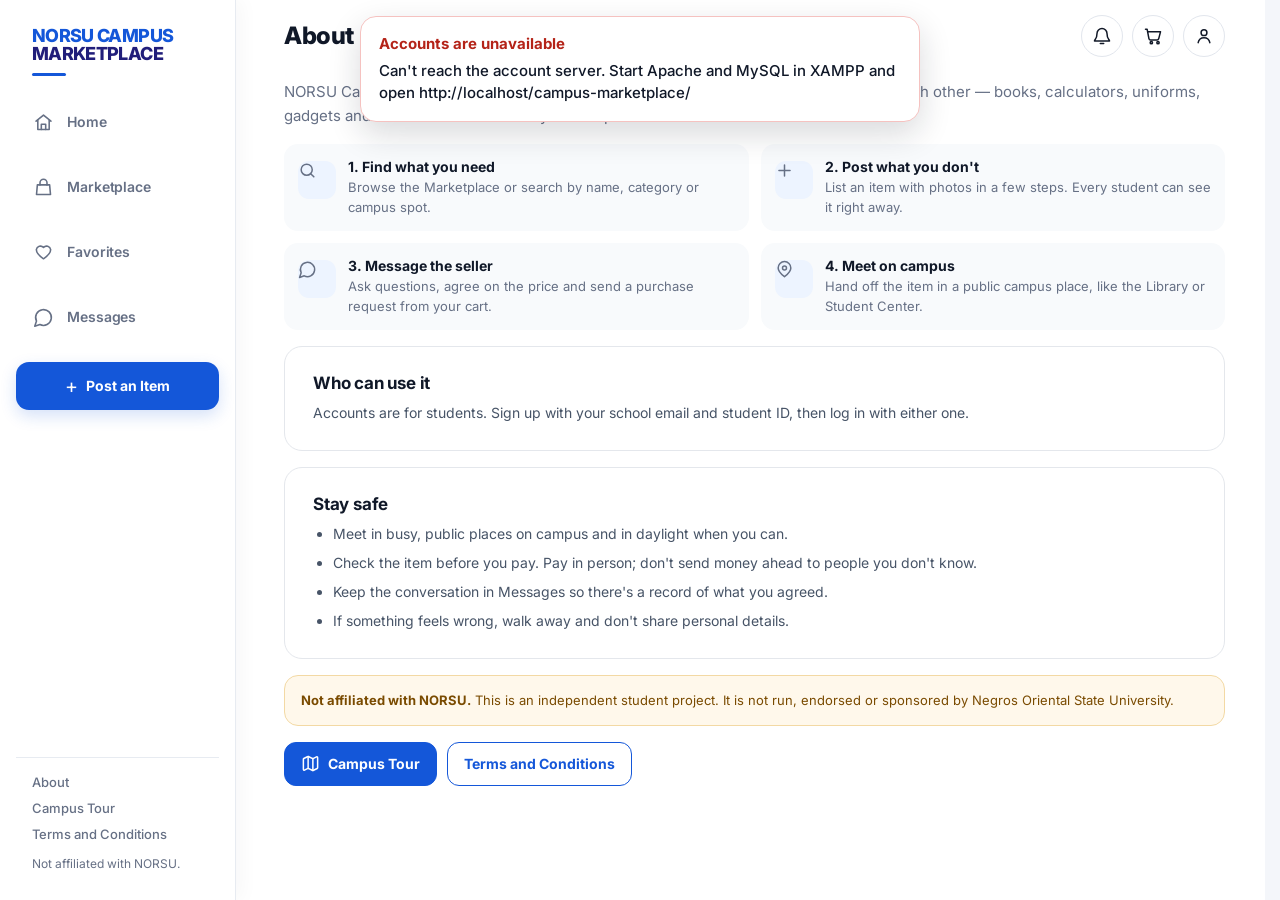
==== about/about.html @ ea3b5eb3 "ㅤ" ====
<!DOCTYPE html>
<html lang="en">
<head>
  <meta charset="UTF-8">
  <meta name="viewport" content="width=device-width, initial-scale=1.0, viewport-fit=cover">
  <meta name="theme-color" content="#1457d9">
  <meta name="description" content="About NORSU Campus Marketplace: buy, sell and meet safely on campus.">
  <title>About | NORSU Campus Marketplace</title>
  <link rel="preconnect" href="https://fonts.googleapis.com">
  <link rel="preconnect" href="https://fonts.gstatic.com" crossorigin>
  <link href="https://fonts.googleapis.com/css2?family=Inter:wght@400;500;600;700;800&display=swap" rel="stylesheet">
  <link rel="stylesheet" href="../css/info.css?v=4">
  <link rel="stylesheet" href="../css/nav.css?v=4">
  <link rel="stylesheet" href="../css/desktop.css?v=4">
  <link rel="stylesheet" href="../css/header.css?v=4">
  <script src="../js/auth.js?v=4"></script>
  <script src="../js/header.js?v=4"></script>
  <script src="../js/info.js?v=4" defer></script>
</head>
<body>
  <main class="app">
    <header class="page-header">
      <h1>About</h1>
      <div class="hdr-actions" data-header-actions>
          <button class="hdr-button" type="button" data-header="notifications" aria-label="Notifications" aria-haspopup="dialog" aria-expanded="false">
              <svg viewBox="0 0 24 24" aria-hidden="true"><path d="M18 9a6 6 0 0 0-12 0c0 7-3 7-3 9h18c0-2-3-2-3-9"></path><path d="M10 21h4"></path></svg>
              <span class="hdr-dot" hidden></span>
          </button>
          <button class="hdr-button" type="button" data-header="cart" aria-label="Cart">
              <svg viewBox="0 0 24 24" aria-hidden="true"><path d="M3 4h2l2.1 11.2a2 2 0 0 0 2 1.6h7.8a2 2 0 0 0 1.9-1.4L21 7H6"></path><circle cx="10" cy="20" r="1.4"></circle><circle cx="18" cy="20" r="1.4"></circle></svg>
              <span class="hdr-badge" hidden>0</span>
          </button>
          <button class="hdr-button" type="button" data-header="profile" aria-label="Profile" aria-haspopup="dialog" aria-expanded="false">
              <svg viewBox="0 0 24 24" aria-hidden="true"><circle cx="12" cy="8" r="3.5"></circle><path d="M5 20c.7-4 3.2-6 7-6s6.3 2 7 6"></path></svg>
          </button>
      </div>
    </header>

    <section class="content">
      <p class="info-lead">NORSU Campus Marketplace is where students buy, sell and trade school things with each other — books, calculators, uniforms, gadgets and more — and meet safely on campus.</p>

      <div class="info-steps">
        <div class="info-step">
          <span class="info-step-icon"><svg viewBox="0 0 24 24" aria-hidden="true"><circle cx="11" cy="11" r="7"></circle><path d="m20 20-4-4"></path></svg></span>
          <div><strong>1. Find what you need</strong><span>Browse the Marketplace or search by name, category or campus spot.</span></div>
        </div>
        <div class="info-step">
          <span class="info-step-icon"><svg viewBox="0 0 24 24" aria-hidden="true"><path d="M12 5v14"></path><path d="M5 12h14"></path></svg></span>
          <div><strong>2. Post what you don't</strong><span>List an item with photos in a few steps. Every student can see it right away.</span></div>
        </div>
        <div class="info-step">
          <span class="info-step-icon"><svg viewBox="0 0 24 24" aria-hidden="true"><path d="M7.9 20A9 9 0 1 0 4 16.1L2 22Z"></path></svg></span>
          <div><strong>3. Message the seller</strong><span>Ask questions, agree on the price and send a purchase request from your cart.</span></div>
        </div>
        <div class="info-step">
          <span class="info-step-icon"><svg viewBox="0 0 24 24" aria-hidden="true"><path d="M20 10c0 5-8 11-8 11S4 15 4 10a8 8 0 1 1 16 0Z"></path><circle cx="12" cy="10" r="2.5"></circle></svg></span>
          <div><strong>4. Meet on campus</strong><span>Hand off the item in a public campus place, like the Library or Student Center.</span></div>
        </div>
      </div>

      <div class="info-card">
        <h2>Who can use it</h2>
        <p>Accounts are for students. Sign up with your school email and student ID, then log in with either one.</p>
      </div>

      <div class="info-card">
        <h2>Stay safe</h2>
        <ul>
          <li>Meet in busy, public places on campus and in daylight when you can.</li>
          <li>Check the item before you pay. Pay in person; don't send money ahead to people you don't know.</li>
          <li>Keep the conversation in Messages so there's a record of what you agreed.</li>
          <li>If something feels wrong, walk away and don't share personal details.</li>
        </ul>
      </div>

      <p class="info-note"><strong>Not affiliated with NORSU.</strong> This is an independent student project. It is not run, endorsed or sponsored by Negros Oriental State University.</p>

      <div class="info-actions">
        <a class="info-button primary" href="../map/map.html"><svg viewBox="0 0 24 24" aria-hidden="true"><path d="M14.106 5.553a2 2 0 0 0 1.788 0l3.659-1.83A1 1 0 0 1 21 4.619v12.764a1 1 0 0 1-.553.894l-4.553 2.277a2 2 0 0 1-1.788 0l-4.212-2.106a2 2 0 0 0-1.788 0l-3.659 1.83A1 1 0 0 1 3 19.381V6.618a1 1 0 0 1 .553-.894l4.553-2.277a2 2 0 0 1 1.788 0z"></path><path d="M15 5.764v15"></path><path d="M9 3.236v15"></path></svg>Campus Tour</a>
        <a class="info-button" href="../terms/terms.html">Terms and Conditions</a>
      </div>
    </section>

    <nav class="bottom-nav" aria-label="Primary navigation">
      <div class="nav-brand" aria-label="NORSU Campus Marketplace">
        <span class="nav-brand-campus">NORSU CAMPUS</span>
        <span class="nav-brand-marketplace">MARKETPLACE</span>
      </div>
      <button class="nav-item" data-nav="home" type="button"><svg viewBox="0 0 24 24" aria-hidden="true"><path d="M3.5 10.5 12 3.5l8.5 7"></path><path d="M5.5 9.5V20h13V9.5"></path><path d="M9.5 20v-6h5v6"></path></svg><span>Home</span></button>
      <button class="nav-item" data-nav="marketplace" type="button"><svg viewBox="0 0 24 24" aria-hidden="true"><path d="M5 9h14l1 11H4L5 9Z"></path><path d="M8 9V6.5a4 4 0 0 1 8 0V9"></path></svg><span>Marketplace</span></button>
      <button class="sell-button" data-nav="post" id="sellButton" type="button" aria-label="Post an item"><span class="sell-plus">+</span><span class="sell-label">Post an Item</span></button>
      <button class="nav-item" data-nav="favorites" type="button"><svg viewBox="0 0 24 24" aria-hidden="true"><path d="M20.2 8.7c0 5.1-8.2 10.5-8.2 10.5S3.8 13.8 3.8 8.7A4.8 4.8 0 0 1 12 6.2a4.8 4.8 0 0 1 8.2 2.5Z"></path></svg><span>Favorites</span></button>
      <button class="nav-item" data-nav="messages" type="button"><svg viewBox="0 0 24 24" aria-hidden="true"><path d="M7.9 20A9 9 0 1 0 4 16.1L2 22Z"></path></svg><span>Messages</span></button>
      <button class="nav-item" data-nav="profile" type="button"><svg viewBox="0 0 24 24" aria-hidden="true"><circle cx="12" cy="8" r="3.5"></circle><path d="M4.5 20.5c.8-4.3 3.3-6.8 7.5-6.8s6.7 2.5 7.5 6.8"></path></svg><span>Profile</span></button>
      <div class="nav-footer">
        <div class="nav-footer-links">
          <a href="../about/about.html">About</a><a href="../map/map.html">Campus Tour</a><a href="../terms/terms.html">Terms and Conditions</a>
        </div>
        <p class="nav-footer-note">Not affiliated with NORSU.</p>
      </div>
    </nav>
  </main>
</body>
</html>
---- css/info.css ----
/* =========================================================
   NORSU CAMPUS MARKETPLACE — ABOUT, CAMPUS MAP, TERMS
   Same page shell as Favorites / Messages.
   ========================================================= */

* { box-sizing: border-box; margin: 0; padding: 0; }

:root {
  --blue: #1457d9;
  --blue-dark: #0e43ad;
  --blue-light: #edf4ff;
  --text: #101828;
  --muted: #667085;
  --border: #e4e7ec;
  --surface: #f8fafc;
  --nav: 76px;
}

body {
  min-height: 100vh;
  background: #eef1f6;
  color: var(--text);
  font-family: Inter, -apple-system, BlinkMacSystemFont, "Segoe UI", Roboto, Arial, sans-serif;
  -webkit-font-smoothing: antialiased;
}

button { font: inherit; border: 0; background: none; cursor: pointer; color: inherit; }
a { color: var(--blue); }

.app {
  width: 100%;
  max-width: 430px;
  min-height: 100vh;
  margin: 0 auto;
  position: relative;
  background: #fff;
  padding-bottom: calc(var(--nav) + env(safe-area-inset-bottom) + 16px);
}

.page-header {
  padding: 0 16px;
  background: #fff;
  position: sticky;
  top: 0;
  z-index: 10;
}

.content { padding: 8px 16px 16px; }


/* ---------- Text pages (About, Terms) ---------- */

.info-lead {
  color: var(--muted);
  font-size: 15px;
  line-height: 1.6;
}

.info-card {
  margin-top: 16px;
  padding: 20px;
  border: 1px solid var(--border);
  border-radius: 18px;
  background: #fff;
}

.info-card h2 {
  margin-bottom: 8px;
  font-size: 17px;
  letter-spacing: -.2px;
}

.info-card p,
.info-card li {
  color: #475467;
  font-size: 14px;
  line-height: 1.65;
}

.info-card p + p { margin-top: 8px; }

.info-card ul,
.info-card ol {
  display: grid;
  gap: 6px;
  margin-top: 6px;
  padding-left: 20px;
}

.info-steps {
  display: grid;
  gap: 12px;
  margin-top: 16px;
}

.info-step {
  display: flex;
  gap: 12px;
  align-items: flex-start;
  padding: 14px;
  border-radius: 14px;
  background: var(--surface);
}

.info-step-icon {
  width: 38px;
  height: 38px;
  flex: 0 0 auto;
  display: grid;
  place-items: center;
  border-radius: 11px;
  background: var(--blue-light);
  color: var(--blue);
}

.info-step-icon svg,
.info-button svg {
  width: 19px;
  height: 19px;
  fill: none;
  stroke: currentColor;
  stroke-width: 1.9;
  stroke-linecap: round;
  stroke-linejoin: round;
}

.info-step strong { display: block; font-size: 14px; }
.info-step span { display: block; margin-top: 3px; color: var(--muted); font-size: 13px; line-height: 1.5; }

.info-note {
  margin-top: 16px;
  padding: 14px 16px;
  border: 1px solid #f3d9a4;
  border-radius: 14px;
  background: #fff8eb;
  color: #7a4b00;
  font-size: 13px;
  line-height: 1.55;
}

.info-updated { margin-top: 6px; color: var(--muted); font-size: 12px; }

.info-actions {
  display: flex;
  flex-wrap: wrap;
  gap: 10px;
  margin-top: 16px;
}

.info-button {
  min-height: 44px;
  display: inline-flex;
  align-items: center;
  gap: 8px;
  padding: 0 16px;
  border: 1px solid var(--blue);
  border-radius: 12px;
  background: #fff;
  color: var(--blue);
  font-size: 14px;
  font-weight: 700;
  text-decoration: none;
}

.info-button.primary { background: var(--blue); color: #fff; }
.info-button:hover { background: var(--blue-light); }
.info-button.primary:hover { background: var(--blue-dark); }


/* ---------- Campus Tour (map only) ----------
   The map comes from norsu.top. info.js shifts their own sidebar
   (wide screens) or top bar (phones) outside this frame. */

.map-frame {
  position: relative;
  height: calc(100vh - 64px - var(--nav) - 56px);
  height: calc(100dvh - 64px - var(--nav) - 56px);
  min-height: 380px;
  overflow: hidden;
  border: 1px solid var(--border);
  border-radius: 18px;
  background: var(--surface);
}

.map-frame iframe {
  position: absolute;
  top: 0;
  left: 0;
  width: 100%;
  height: 100%;
  display: block;
  border: 0;
}

.map-credit {
  margin-top: 8px;
  color: var(--muted);
  font-size: 11px;
}


/* ---------- Desktop ---------- */

@media (min-width: 769px) {
  body { background: #f4f6fa; }

  .app {
    max-width: none !important;
    margin: 0 !important;
    padding: 0 40px 40px 284px !important;
  }

  .page-header { padding: 0; }
  .content { padding: 8px 0 0; }
  .info-card { padding: 26px 28px; }
  .info-steps { grid-template-columns: repeat(2, minmax(0, 1fr)); }

  .map-frame {
    height: calc(100vh - 72px - 64px);
    min-height: 480px;
  }
}
---- css/nav.css ----
/* =========================================================
   CAMPUS MARKETPLACE — UNIFIED NAVIGATION
   Consistent, proportional, accessible across every page.
   ========================================================= */

:root {
  --nav-blue: #1457d9;
  --nav-blue-dark: #0e43ad;
  --nav-blue-soft: #edf4ff;
  --nav-blue-border: #d8e6ff;
  --nav-ink: #25324a;
  --nav-muted: #667085;
  --nav-border: #e7ebf1;
  --nav-white: #ffffff;
}

.bottom-nav,
.bottom-navigation {
  box-sizing: border-box;
  font-family: inherit;
}

.bottom-nav *,
.bottom-navigation * { box-sizing: border-box; }

/* ----- Shared item treatment ----- */
.bottom-nav .nav-item,
.bottom-navigation .nav-item {
  position: relative;
  border: 1px solid transparent;
  background: transparent;
  color: var(--nav-muted);
  cursor: pointer;
  -webkit-tap-highlight-color: transparent;
  transition: color .18s ease, background .18s ease, border-color .18s ease,
              transform .12s ease, box-shadow .18s ease;
}

.bottom-nav .nav-item svg,
.bottom-navigation .nav-item svg {
  width: 22px;
  height: 22px;
  fill: none !important;
  stroke: currentColor !important;
  stroke-width: 1.8 !important;
  stroke-linecap: round;
  stroke-linejoin: round;
  flex: 0 0 auto;
}

.bottom-nav .nav-item span,
.bottom-navigation .nav-item span {
  line-height: 1.1;
}

.bottom-nav .nav-item:hover,
.bottom-navigation .nav-item:hover {
  color: var(--nav-blue);
  background: #f7f9fc;
}

.bottom-nav .nav-item.active,
.bottom-navigation .nav-item.active {
  color: var(--nav-blue);
  background: var(--nav-blue-soft);
  border-color: var(--nav-blue-border);
  font-weight: 700;
}

.bottom-nav .nav-item.active svg,
.bottom-navigation .nav-item.active svg {
  stroke-width: 2.05 !important;
}

.bottom-nav .nav-item:focus-visible,
.bottom-navigation .nav-item:focus-visible,
.bottom-nav .sell-button:focus-visible,
.bottom-navigation .add-button:focus-visible {
  outline: 3px solid rgba(20,87,217,.18);
  outline-offset: 2px;
}

.bottom-nav .nav-item:active,
.bottom-navigation .nav-item:active { transform: scale(.97); }

/* ----- Post button ----- */
.bottom-nav .sell-button,
.bottom-navigation .add-button {
  position: relative;
  border: 0;
  cursor: pointer;
  background: var(--nav-blue);
  color: #fff;
  transition: transform .18s ease, box-shadow .18s ease, background .18s ease;
  -webkit-tap-highlight-color: transparent;
}

.bottom-nav .sell-button:hover,
.bottom-navigation .add-button:hover {
  background: var(--nav-blue-dark);
  transform: translateY(-2px);
  box-shadow: 0 9px 22px rgba(20,87,217,.24);
}

.bottom-nav .sell-button:active,
.bottom-navigation .add-button:active {
  transform: translateY(0) scale(.98);
}

.sell-plus {
  display: inline-grid;
  place-items: center;
  font-weight: 400;
  line-height: 1;
}

.sell-label { display: inline; }

/* =========================================================
   MOBILE / TABLET — bottom navigation
   ========================================================= */
@media (max-width: 768px) {
  .bottom-nav,
  .bottom-navigation {
    position: fixed !important;
    left: 0 !important;
    right: 0 !important;
    bottom: 0 !important;
    top: auto !important;
    transform: none !important;
    width: 100% !important;
    max-width: none !important;
    height: 78px !important;
    min-height: 78px !important;
    padding: 7px 10px calc(7px + env(safe-area-inset-bottom)) !important;
    display: grid !important;
    grid-template-columns: repeat(2, minmax(0, 1fr)) minmax(120px, 1.5fr) repeat(2, minmax(0, 1fr)) !important;
    align-items: center !important;
    gap: 4px !important;
    background: rgba(255,255,255,.97) !important;
    border-top: 1px solid var(--nav-border) !important;
    border-right: 0 !important;
    box-shadow: 0 -6px 22px rgba(16,24,40,.06) !important;
    backdrop-filter: blur(14px);
    -webkit-backdrop-filter: blur(14px);
    z-index: 1000 !important;
  }

  .nav-brand { display: none !important; }

  .bottom-nav .nav-item,
  .bottom-navigation .nav-item {
    width: 100% !important;
    height: 60px !important;
    min-width: 0 !important;
    padding: 5px 2px !important;
    display: flex !important;
    flex-direction: column !important;
    align-items: center !important;
    justify-content: center !important;
    gap: 4px !important;
    border-radius: 13px !important;
    font-size: 10.5px !important;
    font-weight: 550;
  }

  .bottom-nav .nav-item svg,
  .bottom-navigation .nav-item svg {
    width: 23px !important;
    height: 23px !important;
  }

  .bottom-nav .sell-button,
  .bottom-navigation .add-button {
    width: 100% !important;
    height: 46px !important;
    min-width: 0 !important;
    justify-self: stretch !important;
    align-self: center !important;
    margin: 0 !important;
    padding: 0 9px !important;
    border-radius: 14px !important;
    display: flex !important;
    align-items: center !important;
    justify-content: center !important;
    gap: 5px !important;
    box-shadow: 0 6px 16px rgba(20,87,217,.18) !important;
  }

  .bottom-nav .sell-plus,
  .bottom-navigation .sell-plus {
    width: auto;
    height: auto;
    font-size: 19px !important;
    font-weight: 700 !important;
  }

  .bottom-nav .sell-label,
  .bottom-navigation .sell-label {
    display: inline !important;
    font-size: 10.5px !important;
    font-weight: 700 !important;
    white-space: nowrap;
  }

  /* Every page keeps itself clear of the fixed bar with its own bottom
     padding, so the body adds none (extra space here made short pages,
     like Favorites and Messages, scroll into blank space). */
  body { padding-bottom: 0 !important; }
}

/* =========================================================
   DESKTOP — compact, elegant left navigation
   ========================================================= */
@media (min-width: 769px) {
  .bottom-nav,
  .bottom-navigation {
    position: fixed !important;
    left: 0 !important;
    top: 0 !important;
    bottom: 0 !important;
    transform: none !important;
    width: 244px !important;
    max-width: 244px !important;
    height: 100vh !important;
    padding: 104px 15px 26px !important;
    display: flex !important;
    flex-direction: column !important;
    align-items: stretch !important;
    gap: 7px !important;
    background: rgba(255,255,255,.98) !important;
    border: 0 !important;
    border-right: 1px solid var(--nav-border) !important;
    box-shadow: 5px 0 24px rgba(16,24,40,.035) !important;
    z-index: 1000 !important;
  }

  .nav-brand {
    position: absolute;
    top: 28px;
    left: 25px;
    right: 20px;
    display: flex;
    flex-direction: column;
    gap: 1px;
    line-height: .92;
    user-select: none;
  }

  .nav-brand-campus,
  .nav-brand-marketplace {
    font-family: inherit;
    font-size: 18px;
    font-weight: 800;
    letter-spacing: -0.65px;
    white-space: nowrap;
  }

  /* Matches the original header branding: blue CAMPUS + dark MARKETPLACE. */
  .nav-brand-campus { color: var(--nav-blue); }
  .nav-brand-marketplace { color: #211E7A; }

  .nav-brand::after {
    content: '';
    width: 34px;
    height: 3px;
    margin-top: 10px;
    border-radius: 99px;
    background: var(--nav-blue);
  }

  .bottom-nav .nav-item,
  .bottom-navigation .nav-item {
    width: 100% !important;
    height: 52px !important;
    min-height: 52px !important;
    padding: 0 15px !important;
    display: flex !important;
    flex-direction: row !important;
    align-items: center !important;
    justify-content: flex-start !important;
    gap: 13px !important;
    border-radius: 12px !important;
    font-size: 13px !important;
    text-align: left !important;
  }

  .bottom-nav .nav-item svg,
  .bottom-navigation .nav-item svg {
    width: 21px !important;
    height: 21px !important;
  }

  .bottom-nav .sell-button,
  .bottom-navigation .add-button {
    order: 5;
    width: 100% !important;
    height: 48px !important;
    min-height: 48px !important;
    margin: 8px 0 0 !important;
    padding: 0 16px !important;
    border-radius: 12px !important;
    display: flex !important;
    align-items: center !important;
    justify-content: center !important;
    gap: 7px !important;
    box-shadow: 0 6px 16px rgba(20,87,217,.18) !important;
  }

  .bottom-nav .sell-plus,
  .bottom-navigation .sell-plus {
    font-size: 20px !important;
  }

  .bottom-nav .sell-label,
  .bottom-navigation .sell-label {
    display: inline !important;
    font-size: 12.5px !important;
    font-weight: 700 !important;
  }

  /* Make the four destinations occupy a comfortable visual group. */
  .bottom-nav .nav-item:nth-child(1),
  .bottom-nav .nav-item:nth-child(2),
  .bottom-nav .nav-item:nth-child(4),
  .bottom-nav .nav-item:nth-child(5),
  .bottom-navigation .nav-item:nth-child(1),
  .bottom-navigation .nav-item:nth-child(2),
  .bottom-navigation .nav-item:nth-child(4),
  .bottom-navigation .nav-item:nth-child(5) {
    flex: 0 0 52px;
  }
}

@media (min-width: 769px) {
  body { padding-bottom: 0 !important; }
}

@media (prefers-reduced-motion: reduce) {
  .bottom-nav *, .bottom-navigation * { transition: none !important; }
}

/* =========================================================
   FINAL POST ACTION FIX
   One real label on desktop; one clean circular + on mobile.
   Prevents legacy pseudo-elements from creating duplicate text.
   ========================================================= */
.sell-plus::before,
.sell-plus::after,
.sell-label::before,
.sell-label::after,
.bottom-navigation .add-button::before,
.bottom-navigation .add-button::after {
  content: none !important;
}

@media (max-width: 768px) {
  .bottom-nav,
  .bottom-navigation {
    grid-template-columns: repeat(2, minmax(0, 1fr)) 64px repeat(2, minmax(0, 1fr)) !important;
    gap: 4px !important;
  }

  .bottom-nav .sell-button,
  .bottom-navigation .add-button {
    width: 58px !important;
    height: 58px !important;
    min-width: 58px !important;
    min-height: 58px !important;
    justify-self: center !important;
    align-self: center !important;
    margin: -18px 0 0 !important;
    padding: 0 !important;
    border-radius: 50% !important;
    display: grid !important;
    place-items: center !important;
    gap: 0 !important;
  }

  .bottom-nav .sell-plus,
  .bottom-navigation .sell-plus {
    display: block !important;
    width: auto !important;
    height: auto !important;
    font-size: 34px !important;
    font-weight: 300 !important;
    line-height: 1 !important;
    transform: translateY(-1px) !important;
  }

  .bottom-nav .sell-label,
  .bottom-navigation .sell-label {
    display: none !important;
  }
}

@media (min-width: 769px) {
  .bottom-nav .sell-button,
  .bottom-navigation .add-button {
    flex: 0 0 48px !important;
  }

  .bottom-nav .sell-plus,
  .bottom-navigation .sell-plus {
    font-size: 20px !important;
    transform: none !important;
  }

  .bottom-nav .sell-label,
  .bottom-navigation .sell-label {
    display: inline !important;
    font-size: 12.5px !important;
    font-weight: 700 !important;
  }
}

/* =========================================================
   FINAL — POST ACTION IS OWNED BY nav.css
   This block intentionally targets only the Post button.
   It overrides legacy page-specific button rules without
   changing the other navigation items.
   ========================================================= */
.bottom-nav .sell-button,
.bottom-navigation .add-button {
  box-sizing: border-box !important;
  font-family: inherit !important;
  border: 0 !important;
  background: var(--nav-blue) !important;
  color: #fff !important;
  overflow: hidden !important;
}

.bottom-nav .sell-button .sell-plus,
.bottom-navigation .add-button .sell-plus {
  display: inline-grid !important;
  place-items: center !important;
  width: auto !important;
  height: auto !important;
  margin: 0 !important;
  padding: 0 !important;
  font-size: 20px !important;
  font-weight: 400 !important;
  line-height: 1 !important;
  transform: none !important;
}

.bottom-nav .sell-button .sell-label,
.bottom-navigation .add-button .sell-label {
  display: inline !important;
  width: auto !important;
  height: auto !important;
  margin: 0 !important;
  padding: 0 !important;
  font-size: 12.5px !important;
  font-weight: 700 !important;
  line-height: 1.1 !important;
  white-space: nowrap !important;
}

/* Never generate a second plus or label through CSS. */
.bottom-nav .sell-button::before,
.bottom-nav .sell-button::after,
.bottom-nav .sell-button .sell-plus::before,
.bottom-nav .sell-button .sell-plus::after,
.bottom-nav .sell-button .sell-label::before,
.bottom-nav .sell-button .sell-label::after,
.bottom-navigation .add-button::before,
.bottom-navigation .add-button::after,
.bottom-navigation .add-button .sell-plus::before,
.bottom-navigation .add-button .sell-plus::after,
.bottom-navigation .add-button .sell-label::before,
.bottom-navigation .add-button .sell-label::after {
  content: none !important;
}

@media (min-width: 769px) {
  .bottom-nav .sell-button,
  .bottom-navigation .add-button {
    width: 100% !important;
    height: 48px !important;
    min-width: 0 !important;
    min-height: 48px !important;
    flex: 0 0 48px !important;
    margin: 8px 0 0 !important;
    padding: 0 16px !important;
    border-radius: 12px !important;
    display: flex !important;
    align-items: center !important;
    justify-content: center !important;
    gap: 7px !important;
  }
}

@media (max-width: 768px) {
  .bottom-nav .sell-button,
  .bottom-navigation .add-button {
    width: 58px !important;
    height: 58px !important;
    min-width: 58px !important;
    min-height: 58px !important;
    justify-self: center !important;
    align-self: center !important;
    margin: -18px 0 0 !important;
    padding: 0 !important;
    border-radius: 50% !important;
    display: grid !important;
    place-items: center !important;
    gap: 0 !important;
  }

  .bottom-nav .sell-button .sell-plus,
  .bottom-navigation .add-button .sell-plus {
    font-size: 34px !important;
    font-weight: 300 !important;
    line-height: 1 !important;
    transform: translateY(-1px) !important;
  }

  .bottom-nav .sell-button .sell-label,
  .bottom-navigation .add-button .sell-label {
    display: none !important;
  }
}

/* =========================================================
   FINAL NAV MASTER OVERRIDES
   nav.css is loaded last on every page. These rules are the
   single source of truth for the shared navigation.
   ========================================================= */
.bottom-nav {
  box-sizing: border-box !important;
  font-family: inherit !important;
}

.bottom-nav .nav-item {
  box-sizing: border-box !important;
  display: flex !important;
  align-items: center !important;
  color: var(--nav-muted) !important;
  background: transparent !important;
  border: 1px solid transparent !important;
  text-decoration: none !important;
}

.bottom-nav .nav-item svg {
  box-sizing: border-box !important;
  flex: 0 0 auto !important;
  width: 22px !important;
  height: 22px !important;
  fill: none !important;
  stroke: currentColor !important;
  stroke-width: 1.8 !important;
  stroke-linecap: round !important;
  stroke-linejoin: round !important;
}

.bottom-nav .nav-item.active {
  color: var(--nav-blue) !important;
  background: var(--nav-blue-soft) !important;
  border-color: var(--nav-blue-border) !important;
}

.bottom-nav .nav-item:hover {
  color: var(--nav-blue) !important;
  background: #f7f9fc !important;
}

.bottom-nav .sell-button {
  box-sizing: border-box !important;
  display: flex !important;
  align-items: center !important;
  justify-content: center !important;
  gap: 8px !important;
  overflow: hidden !important;
  border: 0 !important;
  background: var(--nav-blue) !important;
  color: #fff !important;
  font-family: inherit !important;
  font-size: 13px !important;
  font-weight: 700 !important;
  line-height: 1 !important;
  text-decoration: none !important;
}

.bottom-nav .sell-button::before,
.bottom-nav .sell-button::after,
.bottom-nav .sell-button .sell-plus::before,
.bottom-nav .sell-button .sell-plus::after,
.bottom-nav .sell-button .sell-label::before,
.bottom-nav .sell-button .sell-label::after {
  content: none !important;
}

.bottom-nav .sell-button .sell-plus {
  display: inline-flex !important;
  align-items: center !important;
  justify-content: center !important;
  width: auto !important;
  height: auto !important;
  margin: 0 !important;
  padding: 0 !important;
  font-size: 20px !important;
  font-weight: 400 !important;
  line-height: 1 !important;
  transform: none !important;
}

.bottom-nav .sell-button .sell-label {
  display: inline !important;
  width: auto !important;
  height: auto !important;
  margin: 0 !important;
  padding: 0 !important;
  font-size: 13px !important;
  font-weight: 700 !important;
  line-height: 1 !important;
  white-space: nowrap !important;
}

@media (min-width: 769px) {
  .bottom-nav {
    position: fixed !important;
    left: 0 !important;
    top: 0 !important;
    right: auto !important;
    bottom: 0 !important;
    transform: none !important;
    width: 236px !important;
    max-width: 236px !important;
    height: 100vh !important;
    min-height: 100vh !important;
    padding: 94px 16px 28px !important;
    display: flex !important;
    flex-direction: column !important;
    align-items: stretch !important;
    justify-content: flex-start !important;
    gap: 9px !important;
    background: #fff !important;
    border: 0 !important;
    border-right: 1px solid var(--nav-border) !important;
    border-radius: 0 !important;
    box-shadow: 4px 0 20px rgba(16,24,40,.04) !important;
    z-index: 100 !important;
  }

  .bottom-nav .nav-item {
    width: 100% !important;
    height: 56px !important;
    min-height: 56px !important;
    flex: 0 0 56px !important;
    flex-direction: row !important;
    justify-content: flex-start !important;
    gap: 13px !important;
    padding: 0 16px !important;
    border-radius: 13px !important;
    font-size: 13px !important;
    font-weight: 600 !important;
  }

  .bottom-nav .nav-item svg {
    width: 21px !important;
    height: 21px !important;
  }

  .bottom-nav .sell-button {
    width: 100% !important;
    height: 48px !important;
    min-height: 48px !important;
    flex: 0 0 48px !important;
    margin: 8px 0 0 !important;
    padding: 0 16px !important;
    border-radius: 13px !important;
  }
}

@media (max-width: 768px) {
  .bottom-nav {
    position: fixed !important;
    left: 50% !important;
    top: auto !important;
    right: auto !important;
    bottom: 0 !important;
    transform: translateX(-50%) !important;
    width: 100% !important;
    max-width: 430px !important;
    height: 78px !important;
    min-height: 78px !important;
    padding: 7px 10px calc(7px + env(safe-area-inset-bottom)) !important;
    display: grid !important;
    grid-template-columns: 1fr 1fr 1.05fr 1fr 1fr !important;
    align-items: center !important;
    gap: 0 !important;
    background: rgba(255,255,255,.98) !important;
    border: 0 !important;
    border-top: 1px solid #e8ebf0 !important;
    border-radius: 0 !important;
    box-shadow: 0 -4px 18px rgba(16,24,40,.04) !important;
    z-index: 100 !important;
  }

  .bottom-nav .nav-item {
    width: 100% !important;
    height: 62px !important;
    min-height: 62px !important;
    flex: none !important;
    flex-direction: column !important;
    align-items: center !important;
    justify-content: center !important;
    gap: 4px !important;
    padding: 0 !important;
    border-radius: 13px !important;
    font-size: 10.5px !important;
    font-weight: 500 !important;
  }

  .bottom-nav .nav-item svg {
    width: 24px !important;
    height: 24px !important;
  }

  .bottom-nav .sell-button {
    width: 58px !important;
    height: 58px !important;
    min-width: 58px !important;
    min-height: 58px !important;
    justify-self: center !important;
    align-self: center !important;
    margin: -20px 0 0 !important;
    padding: 0 !important;
    border-radius: 50% !important;
    display: grid !important;
    place-items: center !important;
    gap: 0 !important;
  }

  .bottom-nav .sell-button .sell-plus {
    font-size: 34px !important;
    font-weight: 300 !important;
    line-height: 1 !important;
    transform: translateY(-1px) !important;
  }

  .bottom-nav .sell-button .sell-label {
    display: none !important;
  }
}


/* =========================================================
   MESSAGES replaces PROFILE in the navigation (phone bar and
   desktop sidebar). Profile opens from the header's profile
   button on every page. Red badge = unread messages.
   ========================================================= */
.bottom-nav .nav-item[data-nav="profile"],
.bottom-navigation .nav-item[data-nav="profile"] {
  display: none !important;
}

.bottom-nav .nav-badge,
.bottom-navigation .nav-badge {
  min-width: 20px;
  height: 20px;
  margin-left: auto;
  padding: 0 6px;
  display: inline-grid;
  place-items: center;
  border-radius: 999px;
  background: #d92d20;
  color: #fff;
  font-size: 11px;
  font-weight: 800;
  line-height: 1;
}

/* Phone bar: the badge sits on the corner of the Messages icon. */
@media (max-width: 768px) {
  .bottom-nav .nav-badge,
  .bottom-navigation .nav-badge {
    position: absolute;
    top: 6px;
    left: calc(50% + 4px);
    min-width: 18px;
    height: 18px;
    margin: 0;
    padding: 0 5px;
    border: 2px solid #fff;
    font-size: 10px;
  }
}


/* =========================================================
   SIDEBAR FOOTER — About, Campus Tour, Terms (stacked), and the
   "Not affiliated with NORSU." note (desktop sidebar only;
   phones find the same links in the header profile menu).
   ========================================================= */
.bottom-nav .nav-footer,
.bottom-navigation .nav-footer {
  display: none;
}

@media (min-width: 769px) {
  .bottom-nav .nav-footer,
  .bottom-navigation .nav-footer {
    order: 6;
    display: block;
    margin-top: auto;
    padding: 14px 4px 0;
    border-top: 1px solid var(--nav-border);
    font-family: inherit;
  }

  .nav-footer-links {
    display: flex;
    flex-direction: column;
    align-items: flex-start;
    gap: 6px;
    color: var(--nav-muted);
    font-size: 12.5px;
    line-height: 1.4;
  }

  .nav-footer-links a {
    color: var(--nav-muted);
    text-decoration: none;
  }

  .nav-footer-links a:hover {
    color: var(--nav-blue);
    text-decoration: underline;
  }

  .nav-footer-note {
    margin: 8px 0 0;
    color: var(--nav-muted);
    font-size: 11.5px;
  }
}


/* =========================================================
   SIDEBAR — one font, one type scale, one left edge (desktop)
   Logo, icons and footer all start 32px from the left
   (16px sidebar padding + 16px item padding).
   ========================================================= */
@media (min-width: 769px) {
  .bottom-nav,
  .bottom-nav *,
  .bottom-navigation,
  .bottom-navigation * {
    font-family: Inter, -apple-system, BlinkMacSystemFont, "Segoe UI", Roboto, Arial, sans-serif !important;
  }

  .bottom-nav .nav-brand,
  .bottom-navigation .nav-brand {
    left: 32px !important;
  }

  .bottom-nav .nav-item,
  .bottom-navigation .nav-item {
    font-size: 14px !important;
    font-weight: 600 !important;
    letter-spacing: -0.1px;
  }

  /* Same weight on every page, so labels never get wider when they
     become the current page. The current page shows by colour only. */
  .bottom-nav .nav-item.active,
  .bottom-navigation .nav-item.active {
    font-weight: 600 !important;
  }

  /* Nothing moves or shrinks on hover or click: no lift, no press-scale.
     Only colours change. */
  .bottom-nav .nav-item,
  .bottom-navigation .nav-item,
  .bottom-nav .nav-item:hover,
  .bottom-navigation .nav-item:hover,
  .bottom-nav .nav-item:active,
  .bottom-navigation .nav-item:active,
  .bottom-nav .sell-button,
  .bottom-navigation .add-button,
  .bottom-nav .sell-button:hover,
  .bottom-navigation .add-button:hover,
  .bottom-nav .sell-button:active,
  .bottom-navigation .add-button:active {
    transform: none !important;
    transition: color .15s ease, background-color .15s ease, border-color .15s ease !important;
  }

  .bottom-nav .sell-button:hover,
  .bottom-navigation .add-button:hover,
  .bottom-nav .sell-button:active,
  .bottom-navigation .add-button:active {
    box-shadow: 0 6px 16px rgba(20,87,217,.18) !important;
  }

  .bottom-nav .sell-button .sell-label,
  .bottom-navigation .add-button .sell-label {
    font-size: 14px !important;
    font-weight: 700 !important;
  }

  .bottom-nav .nav-footer,
  .bottom-navigation .nav-footer {
    padding: 16px 16px 0 !important;
  }

  .bottom-nav .nav-footer-links,
  .bottom-navigation .nav-footer-links {
    gap: 9px !important;
    font-size: 13px !important;
    line-height: 1.3 !important;
  }

  .bottom-nav .nav-footer-links a,
  .bottom-navigation .nav-footer-links a {
    font-weight: 500;
  }

  .bottom-nav .nav-footer-note,
  .bottom-navigation .nav-footer-note {
    margin-top: 14px !important;
    font-size: 12px !important;
    line-height: 1.3;
  }
}

/* =========================================================
   POST AN ITEM — identical on every page
   Old page styles (from the original round "+" button) used to
   lift the text 2px on Marketplace and Favorites.
   ========================================================= */
.bottom-nav .sell-button .sell-plus,
.bottom-nav .sell-button .sell-label,
.bottom-navigation .add-button .sell-plus,
.bottom-navigation .add-button .sell-label {
  transform: none !important;
}

/* Desktop hover: a darker blue only. The button doesn't move. */
@media (min-width: 769px) {
  .bottom-nav .sell-button:hover,
  .bottom-navigation .add-button:hover {
    background: var(--nav-blue-dark) !important;
  }
}
---- css/desktop.css ----
/* =========================================================
   CAMPUS MARKETPLACE
   DESKTOP LAYOUT

   Loaded last on every page, so these rules win over the
   older page styles. Everything is inside min-width media
   queries: phones keep the mobile layout unchanged.

   769px+   sidebar navigation, centered content column,
            product grids, centered dialogs
   900px+   split-screen login
   1100px+  wider grids on Home
========================================================= */

:root {
    --desktop-content: 1200px;
}


@media (min-width: 769px) {

    /* =====================================================
       CONTENT COLUMN
       Keeps lines and cards a readable size on wide screens
       instead of stretching edge to edge.
    ====================================================== */

    .app:not(.post-app) > header,
    .app:not(.post-app) > section,
    .app:not(.post-app) > main {
        width: 100%;
        max-width: var(--desktop-content);
        margin-left: auto !important;
        margin-right: auto !important;
    }


    /* =====================================================
       HOME
    ====================================================== */

    /* The sidebar already shows the logo. */
    .topbar {
        justify-content: flex-end !important;
        padding-left: 0 !important;
        padding-right: 0 !important;
    }

    .topbar .brand {
        display: none !important;
    }

    .hero {
        padding-top: 8px;
    }

    /* Carousel arrows sit over the photos, not over the item names. */
    .featured-section .carousel-arrow {
        top: 34%;
    }

    /* Cards in a row line up even when one name wraps to two lines. */
    .featured-section .product-grid {
        align-items: stretch;
    }


    /* =====================================================
       MARKETPLACE
    ====================================================== */

    .top-header {
        padding-left: 0 !important;
        padding-right: 0 !important;
    }

    /* Wrap the category chips so none are cut off on narrower screens. */
    .category-list {
        flex-wrap: wrap !important;
    }

    .product-list {
        display: grid !important;
        grid-template-columns: repeat(auto-fill, minmax(220px, 1fr));
        gap: 20px;
        padding-top: 6px;
    }

    .product-list .product-card {
        display: flex;
        flex-direction: column;
        gap: 0;
        padding: 0;
        overflow: hidden;
        border: 1px solid var(--border);
        border-radius: 16px;
        background: #ffffff;
        transition: transform 0.18s ease, box-shadow 0.18s ease, border-color 0.18s ease;
    }

    .product-list .product-card:hover {
        transform: translateY(-3px);
        border-color: #d5dff0;
        box-shadow: 0 12px 28px rgba(16, 24, 40, 0.08);
        background: #ffffff;
    }

    .product-list .product-image-wrap {
        width: 100%;
        height: auto;
        aspect-ratio: 4 / 3;
        border-radius: 0;
    }

    .product-list .product-info {
        padding: 14px 16px 16px;
    }

    .product-list .product-name {
        font-size: 16px;
    }

    .product-list .product-price {
        font-size: 19px;
    }


    /* Filters, cart and item details: centered dialogs, not phone bottom sheets. */
    .overlay {
        align-items: center !important;
        padding: 32px !important;
    }

    .bottom-sheet,
    .cart-sheet {
        max-width: 500px !important;
        max-height: calc(100vh - 64px) !important;
        padding: 22px 24px 26px !important;
        border-radius: 22px !important;
        box-shadow: 0 24px 70px rgba(16, 24, 40, 0.22);
    }

    .sheet-handle {
        display: none !important;
    }

    .product-modal {
        max-width: 920px !important;
        max-height: calc(100vh - 64px) !important;
        border-radius: 22px !important;
        box-shadow: 0 24px 70px rgba(16, 24, 40, 0.22);
    }

    /* Photo fills the left half; the details set the height. */
    #productDetails {
        position: relative;
        min-height: 460px;
        padding-left: 52%;
    }

    #productDetails .details-image {
        position: absolute;
        top: 0;
        left: 0;
        bottom: 0;
        width: 52%;
        height: 100%;
    }

    #productDetails .details-content {
        padding: 40px 32px 32px;
    }


    /* =====================================================
       FAVORITES
    ====================================================== */

    .favorite-list {
        display: grid !important;
        grid-template-columns: repeat(auto-fill, minmax(220px, 1fr)) !important;
        gap: 20px !important;
    }

    .favorite-card {
        position: relative;
        display: flex !important;
        flex-direction: column;
        gap: 0 !important;
        padding: 0 !important;
        overflow: hidden;
        border: 1px solid var(--border) !important;
        border-radius: 16px;
        background: #ffffff;
        transition: transform 0.18s ease, box-shadow 0.18s ease;
    }

    .favorite-card:hover {
        transform: translateY(-3px);
        box-shadow: 0 12px 28px rgba(16, 24, 40, 0.08);
    }

    .favorite-image-wrap {
        width: 100% !important;
        height: auto !important;
        aspect-ratio: 4 / 3;
        border-radius: 0 !important;
    }

    .favorite-info {
        padding: 14px 16px 16px;
    }

    .favorite-name {
        font-size: 15px !important;
    }

    .favorite-price {
        font-size: 18px !important;
    }

    .favorite-meta {
        font-size: 12px !important;
    }

    .status,
    .saved-date {
        font-size: 11px !important;
    }

    .remove-favorite {
        position: absolute;
        top: 10px;
        right: 10px;
        width: 34px !important;
        height: 34px !important;
        background: rgba(255, 255, 255, 0.94) !important;
        color: #d64545 !important;
        box-shadow: 0 2px 8px rgba(16, 24, 40, 0.12);
    }

    .privacy-card h3 {
        font-size: 14px;
    }

    .privacy-card p {
        font-size: 12px;
    }


    /* =====================================================
       PROFILE
       Edit Profile gets its own row so long details never
       run underneath it.
    ====================================================== */

    .identity-card {
        flex-wrap: wrap;
    }

    .identity-card .edit-profile-button {
        position: static;
        margin-left: auto;
    }

}


/* Profile: the name card and verification card stack until
   there is room for both side by side. */
@media (min-width: 769px) and (max-width: 1199px) {

    .identity-layout {
        grid-template-columns: 1fr !important;
    }

}


/* =========================================================
   TABLET / SMALL LAPTOP (769px – 1099px)
========================================================= */

@media (min-width: 769px) and (max-width: 1099px) {

    /* Photo boxes are small here: keep "Add Photo" inside the first one. */
    .add-photo-slot {
        padding: 10px !important;
    }

    .add-photo-slot .camera-icon svg {
        width: 30px !important;
        height: 30px !important;
    }

    .add-photo-slot .add-photo-text {
        font-size: 12px !important;
    }

}


/* =========================================================
   HOME — wide screens
   (script.js shows 4 featured items per page from 1100px)
========================================================= */

@media (min-width: 1100px) {

    .category-grid {
        grid-template-columns: repeat(9, minmax(0, 1fr)) !important;
    }

    .featured-section .product-grid {
        grid-template-columns: repeat(4, minmax(0, 1fr)) !important;
    }

}


/* =========================================================
   LOGIN — split screen
   Brand and illustration on the left, the form on the
   right, sized to fit a laptop screen without scrolling.
========================================================= */

@media (min-width: 900px) {

    body:has(.login-page) {
        min-height: 100vh;
        display: grid;
        place-items: center;
        padding: 32px !important;
        background:
            radial-gradient(circle at 15% 20%, #e3edff 0, transparent 45%),
            #f3f5f9;
    }

    .login-page {
        position: relative;
        width: 100%;
        max-width: 1100px !important;
        min-height: 0 !important;
        border-radius: 28px !important;
        overflow: hidden;
        box-shadow: 0 24px 70px rgba(16, 24, 40, 0.12) !important;
    }

    .login-page main {
        display: grid;
        grid-template-columns: minmax(0, 1fr) minmax(0, 1fr);
    }

    .login-page .top-bar {
        position: absolute;
        top: 18px;
        left: 18px;
        z-index: 2;
        width: auto;
        height: auto;
        padding: 0;
    }

    .login-page .back-button {
        width: 44px;
        height: 44px;
    }

    .login-page .back-button svg {
        width: 26px;
        height: 26px;
    }

    .login-page .brand-section {
        display: flex;
        flex-direction: column;
        justify-content: center;
        align-items: center;
        padding: 64px 48px;
        background: linear-gradient(160deg, #f4f8ff 0%, #e8f0ff 100%);
        border-right: 1px solid #e4eaf5;
    }

    .login-page .graduation-svg {
        width: 340px;
    }

    .login-page .auth-section {
        display: flex;
        flex-direction: column;
        justify-content: center;
        padding: 48px 56px;
    }

    .login-page .auth-tabs {
        height: 54px;
        margin-bottom: 24px;
    }

    .login-page .auth-tab {
        font-size: 18px;
    }

    .login-page .input-group {
        min-height: 58px;
        margin-bottom: 14px;
        border-radius: 14px;
    }

    .login-page .input-group input {
        height: 56px;
        font-size: 16px;
    }

    .login-page .input-icon {
        width: 54px;
        min-width: 54px;
    }

    .login-page .input-icon svg,
    .login-page .password-toggle svg {
        width: 22px;
        height: 22px;
    }

    .login-page .password-toggle {
        width: 52px;
        min-width: 52px;
    }

    .login-page .forgot-row {
        margin-bottom: 18px;
    }

    .login-page .forgot-button {
        font-size: 14px;
    }

    .login-page .primary-button {
        min-height: 54px;
        border-radius: 14px;
        font-size: 17px;
    }

    .login-page .security-card {
        min-height: 0;
        margin-top: 20px;
        padding: 14px 16px;
        border-radius: 14px;
    }

    .login-page .security-icon {
        width: 40px;
        min-width: 40px;
    }

    .login-page .security-icon svg {
        width: 36px;
        height: 40px;
    }

    .login-page .security-text {
        font-size: 13px;
    }

    .login-page .toast {
        bottom: 32px;
    }

}


/* Short laptop screens (e.g. 1366 × 768): fit the whole login card. */
@media (min-width: 900px) and (max-height: 760px) {

    body:has(.login-page) {
        padding: 16px 32px !important;
    }

    .login-page .auth-section {
        padding: 26px 56px;
    }

    .login-page .graduation-svg {
        width: 280px;
    }

    .login-page .auth-tabs {
        height: 48px;
        margin-bottom: 18px;
    }

    .login-page .input-group {
        min-height: 52px;
        margin-bottom: 12px;
    }

    .login-page .input-group input {
        height: 50px;
    }

    .login-page .forgot-row {
        margin-bottom: 12px;
    }

    .login-page .primary-button {
        min-height: 50px;
    }

    .login-page .security-card {
        margin-top: 12px;
        padding: 10px 14px;
    }

}

/* =========================================================
   SAME FRAME ON EVERY PAGE
   The header title and the three buttons sit at exactly the
   same spot on every page, so nothing jumps when you switch
   pages from the sidebar.
   ========================================================= */
@media (min-width: 769px) {
  /* Keep room for the scrollbar on every page, so pages that
     scroll and pages that don't line up the same. */
  html { scrollbar-gutter: stable; }

  .top-header,
  .page-header,
  .profile-header {
    padding-left: 0 !important;
    padding-right: 0 !important;
  }

  .profile-page {
    --max: 1200px;
    padding-left: 284px !important;
    padding-right: 40px !important;
  }

  /* Search bars, panels and cards start exactly under the page
     title (Marketplace, Favorites, Messages had a 16px inset). */
  .search-section,
  .categories-section,
  .marketplace-content,
  .app > .content {
    padding-left: 0 !important;
    padding-right: 0 !important;
  }

  /* Post Item: same left edge and title spot as every other page. */
  .post-app {
    --max: 1200px;
    padding-left: 284px !important;
    padding-right: 40px !important;
  }
}
---- css/header.css ----
/* =========================================================
   NORSU CAMPUS MARKETPLACE
   HEADER BUTTONS — notifications, cart, profile
   Shared by Home, Marketplace, Favorites and Messages
   (behaviour in header.js).
   ========================================================= */

.hdr-actions {
    display: flex;
    align-items: center;
    gap: 9px;
    font-family: Inter, -apple-system, BlinkMacSystemFont, "Segoe UI", Roboto, Arial, sans-serif;
}

.hdr-button {
    position: relative;
    width: 42px;
    height: 42px;
    flex: 0 0 auto;
    display: flex;
    align-items: center;
    justify-content: center;
    padding: 0;
    border: 1px solid #e2e6ed;
    border-radius: 50%;
    background: #ffffff;
    color: #111827;
    cursor: pointer;
    transition: background 160ms ease, border-color 160ms ease;
}

.hdr-button:hover {
    border-color: #c9d3e3;
    background: #f8faff;
}

.hdr-button:focus-visible {
    outline: 3px solid rgba(20, 87, 217, 0.2);
    outline-offset: 2px;
}

.hdr-button svg {
    width: 20px;
    height: 20px;
    fill: none;
    stroke: currentColor;
    stroke-width: 1.8;
    stroke-linecap: round;
    stroke-linejoin: round;
}

/* Red dot on the bell = unread messages. */
.hdr-dot {
    position: absolute;
    top: 5px;
    right: 5px;
    width: 9px;
    height: 9px;
    border: 2px solid #ffffff;
    border-radius: 50%;
    background: #ef4444;
}

.hdr-dot[hidden] { display: none !important; }

/* Number of items in the cart. */
.hdr-badge {
    position: absolute;
    top: -4px;
    right: -4px;
    min-width: 18px;
    height: 18px;
    padding: 0 4px;
    display: grid;
    place-items: center;
    border: 2px solid #ffffff;
    border-radius: 999px;
    background: #1457d9;
    color: #ffffff;
    font-size: 10px;
    font-weight: 700;
    line-height: 1;
}

.hdr-badge[hidden] { display: none !important; }

@media (max-width: 700px) {
    .hdr-actions { gap: 7px; }

    .hdr-button {
        width: 38px;
        height: 38px;
    }

    .hdr-button svg {
        width: 18px;
        height: 18px;
    }
}


/* =========================================================
   DROPDOWN PANELS
   ========================================================= */

.hdr-panel {
    position: fixed;
    z-index: 1200;
    width: min(360px, calc(100vw - 32px));
    overflow: hidden;
    border: 1px solid #e2e6ed;
    border-radius: 18px;
    background: #ffffff;
    box-shadow: 0 16px 40px rgba(16, 24, 40, 0.14);
    color: #111827;
    font-family: Inter, -apple-system, BlinkMacSystemFont, "Segoe UI", Roboto, Arial, sans-serif;
    text-align: left;
    animation: hdrPanelIn 160ms ease both;
}

@keyframes hdrPanelIn {
    from { opacity: 0; transform: translateY(-6px); }
    to { opacity: 1; transform: translateY(0); }
}

.hdr-panel-header {
    display: flex;
    align-items: center;
    justify-content: space-between;
    gap: 12px;
    padding: 16px 18px;
    border-bottom: 1px solid #edf0f4;
}

.hdr-panel-header h3 {
    margin: 0;
    font-size: 16px;
    font-weight: 750;
}

.hdr-panel-close {
    width: 30px;
    height: 30px;
    display: grid;
    place-items: center;
    border: 0;
    border-radius: 50%;
    background: #f8fafc;
    color: #667085;
    font-size: 20px;
    cursor: pointer;
}

.hdr-panel-body { padding: 14px; }

/* Notifications */
.hdr-note {
    width: 100%;
    display: flex;
    gap: 11px;
    padding: 12px;
    border: 0;
    border-radius: 12px;
    background: #f8fafc;
    color: inherit;
    font: inherit;
    text-align: left;
}

button.hdr-note { cursor: pointer; }
button.hdr-note:hover { background: #eef4ff; }

.hdr-note + .hdr-note { margin-top: 8px; }

.hdr-note-icon {
    width: 34px;
    height: 34px;
    flex: 0 0 auto;
    display: grid;
    place-items: center;
    border-radius: 10px;
    background: #edf3ff;
    color: #1457d9;
}

.hdr-note-icon svg {
    width: 18px;
    height: 18px;
    fill: none;
    stroke: currentColor;
    stroke-width: 1.9;
    stroke-linecap: round;
    stroke-linejoin: round;
}

.hdr-note strong {
    display: block;
    margin-bottom: 3px;
    font-size: 13px;
}

.hdr-note span {
    display: block;
    color: #667085;
    font-size: 11px;
    line-height: 1.35;
}

/* Profile */
.hdr-profile { padding: 18px; }

.hdr-profile-top {
    display: flex;
    align-items: center;
    gap: 12px;
}

.hdr-avatar {
    width: 48px;
    height: 48px;
    flex: 0 0 auto;
    display: grid;
    place-items: center;
    border-radius: 50%;
    background: #edf3ff;
    color: #1457d9;
    font-weight: 800;
}

.hdr-profile-name {
    font-size: 15px;
    font-weight: 750;
}

.hdr-profile-status {
    margin-top: 3px;
    color: #16803c;
    font-size: 11px;
    font-weight: 650;
}

.hdr-profile-status.guest { color: #667085; }

.hdr-menu {
    display: grid;
    gap: 8px;
    margin-top: 16px;
}

.hdr-menu-item {
    width: 100%;
    display: flex;
    align-items: center;
    gap: 10px;
    padding: 11px 12px;
    border: 1px solid #e2e6ed;
    border-radius: 11px;
    background: #ffffff;
    color: #111827;
    font: inherit;
    font-size: 13px;
    font-weight: 600;
    text-align: left;
    cursor: pointer;
}

.hdr-menu-item:hover { background: #f8fafc; }

.hdr-menu-item svg {
    width: 18px;
    height: 18px;
    flex: 0 0 auto;
    fill: none;
    stroke: #1457d9;
    stroke-width: 1.9;
    stroke-linecap: round;
    stroke-linejoin: round;
}

.hdr-menu-item.danger { color: #d92d20; }
.hdr-menu-item.danger svg { stroke: currentColor; }

@media (prefers-reduced-motion: reduce) {
    .hdr-panel { animation: none; }
    .hdr-button { transition: none; }
}


/* =========================================================
   PAGE HEADERS — same as Home on every page
   Title on the left, the three buttons on the right
   (Marketplace, Favorites, Messages, Profile).
   ========================================================= */

.top-header,
.page-header,
.profile-header {
    display: flex !important;
    align-items: center !important;
    justify-content: space-between !important;
    gap: 12px;
    height: auto !important;
    min-height: 72px !important;
    border-bottom: 0 !important;
    background: #ffffff;
}

.top-header .page-title,
.page-header h1,
.profile-header h1 {
    flex: 1 1 auto;
    min-width: 0;
    margin: 0 !important;
    overflow: hidden;
    color: #101828;
    font-size: 24px !important;
    font-weight: 800 !important;
    letter-spacing: -0.5px;
    line-height: 1.15;
    text-align: left !important;
    white-space: nowrap;
    text-overflow: ellipsis;
}

.top-header .hdr-actions,
.page-header .hdr-actions,
.profile-header .hdr-actions {
    flex: 0 0 auto;
}

@media (max-width: 700px) {
    .top-header,
    .page-header,
    .profile-header {
        min-height: 64px !important;
    }
}

/* Small phones: slightly smaller titles. */
@media (max-width: 360px) {
    .top-header .page-title,
    .page-header h1,
    .profile-header h1 {
        font-size: 21px !important;
    }

    .top-header,
    .page-header {
        padding-left: 14px !important;
        padding-right: 14px !important;
    }
}


/* Profile menu footer (phones): About, Campus Tour, Terms on one line, then the note, centered. */
.hdr-panel-footer {
    padding: 12px 18px 16px;
    border-top: 1px solid #edf0f4;
    color: #667085;
    font-size: 12px;
    text-align: center;
}

.hdr-footer-links {
    display: flex;
    flex-wrap: wrap;
    align-items: center;
    justify-content: center;
    gap: 6px 18px;
    line-height: 1.4;
}

.hdr-footer-links a {
    color: #667085;
    text-decoration: none;
    white-space: nowrap;
}

.hdr-footer-links a:hover {
    color: #1457d9;
    text-decoration: underline;
}

.hdr-panel-footer p {
    margin: 8px 0 0;
    font-size: 11.5px;
}

/* Small phones: a little smaller so the three links still fit on one line. */
@media (max-width: 360px) {
    .hdr-panel-footer {
        padding-left: 16px;
        padding-right: 16px;
    }

    .hdr-footer-links {
        column-gap: 12px;
        font-size: 11.5px;
    }
}

/* Desktop: these links are already at the bottom of the sidebar. */
@media (min-width: 769px) {
    .hdr-panel-footer {
        display: none;
    }
}
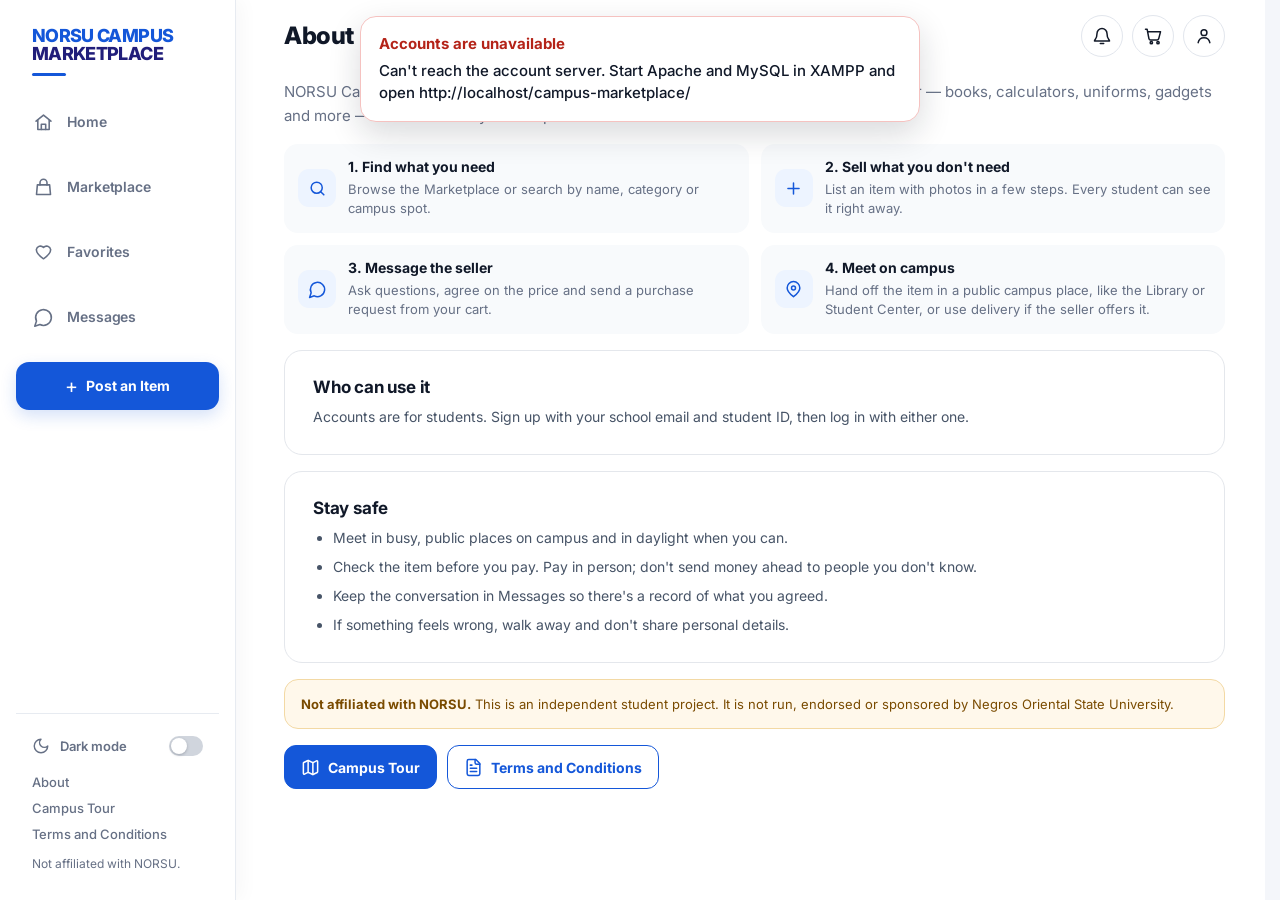
==== commit 9a26ac72: "Add admin dashboard, dark mode, and Post Item / About fixes Admin dashboard (admin/admin.html, api/a" ====
--- a/about/about.html
+++ b/about/about.html
@@ -3,18 +3,20 @@
 <head>
   <meta charset="UTF-8">
   <meta name="viewport" content="width=device-width, initial-scale=1.0, viewport-fit=cover">
+  <script src="../js/theme.js?v=3"></script>
   <meta name="theme-color" content="#1457d9">
   <meta name="description" content="About NORSU Campus Marketplace: buy, sell and meet safely on campus.">
   <title>About | NORSU Campus Marketplace</title>
   <link rel="preconnect" href="https://fonts.googleapis.com">
   <link rel="preconnect" href="https://fonts.gstatic.com" crossorigin>
   <link href="https://fonts.googleapis.com/css2?family=Inter:wght@400;500;600;700;800&display=swap" rel="stylesheet">
-  <link rel="stylesheet" href="../css/info.css?v=4">
-  <link rel="stylesheet" href="../css/nav.css?v=4">
-  <link rel="stylesheet" href="../css/desktop.css?v=4">
-  <link rel="stylesheet" href="../css/header.css?v=4">
-  <script src="../js/auth.js?v=4"></script>
-  <script src="../js/header.js?v=4"></script>
+  <link rel="stylesheet" href="../css/info.css?v=6">
+  <link rel="stylesheet" href="../css/nav.css?v=5">
+  <link rel="stylesheet" href="../css/desktop.css?v=5">
+  <link rel="stylesheet" href="../css/header.css?v=5">
+  <link rel="stylesheet" href="../css/theme.css?v=5">
+  <script src="../js/auth.js?v=5"></script>
+  <script src="../js/header.js?v=5"></script>
   <script src="../js/info.js?v=4" defer></script>
 </head>
 <body>
@@ -37,24 +39,24 @@
     </header>
 
     <section class="content">
-      <p class="info-lead">NORSU Campus Marketplace is where students buy, sell and trade school things with each other — books, calculators, uniforms, gadgets and more — and meet safely on campus.</p>
+      <p class="info-lead">NORSU Campus Marketplace is where students buy and sell school items with each other&nbsp;— books, calculators, uniforms, gadgets and more&nbsp;— and meet safely on campus.</p>
 
       <div class="info-steps">
         <div class="info-step">
           <span class="info-step-icon"><svg viewBox="0 0 24 24" aria-hidden="true"><circle cx="11" cy="11" r="7"></circle><path d="m20 20-4-4"></path></svg></span>
-          <div><strong>1. Find what you need</strong><span>Browse the Marketplace or search by name, category or campus spot.</span></div>
+          <div class="info-step-text"><strong>1. Find what you need</strong><p>Browse the Marketplace or search by name, category or campus spot.</p></div>
         </div>
         <div class="info-step">
           <span class="info-step-icon"><svg viewBox="0 0 24 24" aria-hidden="true"><path d="M12 5v14"></path><path d="M5 12h14"></path></svg></span>
-          <div><strong>2. Post what you don't</strong><span>List an item with photos in a few steps. Every student can see it right away.</span></div>
+          <div class="info-step-text"><strong>2. Sell what you don't need</strong><p>List an item with photos in a few steps. Every student can see it right away.</p></div>
         </div>
         <div class="info-step">
           <span class="info-step-icon"><svg viewBox="0 0 24 24" aria-hidden="true"><path d="M7.9 20A9 9 0 1 0 4 16.1L2 22Z"></path></svg></span>
-          <div><strong>3. Message the seller</strong><span>Ask questions, agree on the price and send a purchase request from your cart.</span></div>
+          <div class="info-step-text"><strong>3. Message the seller</strong><p>Ask questions, agree on the price and send a purchase request from your cart.</p></div>
         </div>
         <div class="info-step">
           <span class="info-step-icon"><svg viewBox="0 0 24 24" aria-hidden="true"><path d="M20 10c0 5-8 11-8 11S4 15 4 10a8 8 0 1 1 16 0Z"></path><circle cx="12" cy="10" r="2.5"></circle></svg></span>
-          <div><strong>4. Meet on campus</strong><span>Hand off the item in a public campus place, like the Library or Student Center.</span></div>
+          <div class="info-step-text"><strong>4. Meet on campus</strong><p>Hand off the item in a public campus place, like the Library or Student Center, or use delivery if the seller offers it.</p></div>
         </div>
       </div>
 
@@ -77,7 +79,7 @@
 
       <div class="info-actions">
         <a class="info-button primary" href="../map/map.html"><svg viewBox="0 0 24 24" aria-hidden="true"><path d="M14.106 5.553a2 2 0 0 0 1.788 0l3.659-1.83A1 1 0 0 1 21 4.619v12.764a1 1 0 0 1-.553.894l-4.553 2.277a2 2 0 0 1-1.788 0l-4.212-2.106a2 2 0 0 0-1.788 0l-3.659 1.83A1 1 0 0 1 3 19.381V6.618a1 1 0 0 1 .553-.894l4.553-2.277a2 2 0 0 1 1.788 0z"></path><path d="M15 5.764v15"></path><path d="M9 3.236v15"></path></svg>Campus Tour</a>
-        <a class="info-button" href="../terms/terms.html">Terms and Conditions</a>
+        <a class="info-button" href="../terms/terms.html"><svg viewBox="0 0 24 24" aria-hidden="true"><path d="M15 2H6a2 2 0 0 0-2 2v16a2 2 0 0 0 2 2h12a2 2 0 0 0 2-2V7Z"></path><path d="M14 2v4a2 2 0 0 0 2 2h4"></path><path d="M16 13H8"></path><path d="M16 17H8"></path><path d="M10 9H8"></path></svg>Terms and Conditions</a>
       </div>
     </section>
 
--- a/css/info.css
+++ b/css/info.css
@@ -96,7 +96,7 @@
 .info-step {
   display: flex;
   gap: 12px;
-  align-items: flex-start;
+  align-items: center;
   padding: 14px;
   border-radius: 14px;
   background: var(--surface);
@@ -124,8 +124,12 @@
   stroke-linejoin: round;
 }
 
-.info-step strong { display: block; font-size: 14px; }
-.info-step span { display: block; margin-top: 3px; color: var(--muted); font-size: 13px; line-height: 1.5; }
+.info-step-icon svg { display: block; }
+
+/* Scoped to the text so it can't restyle the icon tile (also a <span>). */
+.info-step-text { min-width: 0; }
+.info-step-text strong { display: block; font-size: 14px; line-height: 1.35; }
+.info-step-text p { margin-top: 3px; color: var(--muted); font-size: 13px; line-height: 1.5; }
 
 .info-note {
   margin-top: 16px;
@@ -140,9 +144,9 @@
 
 .info-updated { margin-top: 6px; color: var(--muted); font-size: 12px; }
 
+/* Phones: full-width buttons stacked; desktop: side by side (see below). */
 .info-actions {
-  display: flex;
-  flex-wrap: wrap;
+  display: grid;
   gap: 10px;
   margin-top: 16px;
 }
@@ -151,6 +155,7 @@
   min-height: 44px;
   display: inline-flex;
   align-items: center;
+  justify-content: center;
   gap: 8px;
   padding: 0 16px;
   border: 1px solid var(--blue);
@@ -214,9 +219,39 @@
   .content { padding: 8px 0 0; }
   .info-card { padding: 26px 28px; }
   .info-steps { grid-template-columns: repeat(2, minmax(0, 1fr)); }
+  .info-actions { display: flex; flex-wrap: wrap; }
 
   .map-frame {
     height: calc(100vh - 72px - 64px);
     min-height: 480px;
   }
 }
+
+
+/* ===== DARK THEME (generated by tools/dark-theme.py — do not edit by hand) ===== */
+:root[data-theme="dark"] { --blue: #1457d9; --blue--fg: #6796f1; --blue--bd: #1457d9; --blue-dark: #0e43ad; --blue-dark--fg: #6b98f3; --blue-dark--bd: #2052b6; --blue-light: #1a273b; --blue-light--fg: #edf4ff; --blue-light--bd: #213657; --text: #2d3a54; --text--fg: #ced5e2; --text--bd: #3d5c99; --muted: #4f5767; --muted--fg: #9ba3b2; --muted--bd: #9ba3b2; --border: #2a3242; --border--fg: #e4e7ec; --border--bd: #2b3240; --surface: #1d232e; --surface--fg: #f8fafc; --surface--bd: #1c212b; }
+:root[data-theme="dark"] body { background-color: #0e1118; background-image: none; color: var(--text--fg); }
+:root[data-theme="dark"] button { border-color: currentColor; background-color: transparent; background-image: none; color: inherit; }
+:root[data-theme="dark"] a { color: var(--blue--fg); }
+:root[data-theme="dark"] .app { background-color: #171b24; background-image: none; }
+:root[data-theme="dark"] .page-header { background-color: #171b24; background-image: none; }
+:root[data-theme="dark"] .info-lead { color: var(--muted--fg); }
+:root[data-theme="dark"] .info-card { border-color: var(--border--bd); background-color: #171b24; background-image: none; }
+:root[data-theme="dark"] .info-card p, :root[data-theme="dark"] .info-card li { color: #adb7c6; }
+:root[data-theme="dark"] .info-step { background-color: var(--surface); background-image: none; }
+:root[data-theme="dark"] .info-step-icon { background-color: var(--blue-light); background-image: none; color: var(--blue--fg); }
+:root[data-theme="dark"] .info-step-icon svg, :root[data-theme="dark"] .info-button svg { fill: none; stroke: currentColor; }
+:root[data-theme="dark"] .info-step-text p { color: var(--muted--fg); }
+:root[data-theme="dark"] .info-note { border-color: #6f582a; background-color: #3c301b; background-image: none; color: #f3c171; }
+:root[data-theme="dark"] .info-updated { color: var(--muted--fg); }
+:root[data-theme="dark"] .info-button { border-color: var(--blue--bd); background-color: #171b24; background-image: none; color: var(--blue--fg); }
+:root[data-theme="dark"] .info-button.primary { background-color: var(--blue); background-image: none; color: #ffffff; }
+:root[data-theme="dark"] .info-button:hover { background-color: var(--blue-light); background-image: none; }
+:root[data-theme="dark"] .info-button.primary:hover { background-color: var(--blue-dark); background-image: none; }
+:root[data-theme="dark"] .map-frame { border-color: var(--border--bd); background-color: var(--surface); background-image: none; }
+:root[data-theme="dark"] .map-frame iframe { border-color: currentColor; }
+:root[data-theme="dark"] .map-credit { color: var(--muted--fg); }
+@media (min-width: 769px) {
+  :root[data-theme="dark"] body { background-color: #0e1118; background-image: none; }
+}
+/* ===== END DARK THEME ===== */
--- a/css/nav.css
+++ b/css/nav.css
@@ -945,3 +945,55 @@
     background: var(--nav-blue-dark) !important;
   }
 }
+
+
+/* ===== DARK THEME (generated by tools/dark-theme.py — do not edit by hand) ===== */
+:root[data-theme="dark"] { --nav-blue: #1457d9; --nav-blue--fg: #6796f1; --nav-blue--bd: #1457d9; --nav-blue-dark: #0e43ad; --nav-blue-dark--fg: #6b98f3; --nav-blue-dark--bd: #2052b6; --nav-blue-soft: #1a273b; --nav-blue-soft--fg: #edf4ff; --nav-blue-soft--bd: #213657; --nav-blue-border: #202e46; --nav-blue-border--fg: #d8e6ff; --nav-blue-border--bd: #23385d; --nav-ink: #33415f; --nav-ink--fg: #c3cad7; --nav-ink--bd: #c3cad7; --nav-muted: #4f5767; --nav-muted--fg: #9ba3b2; --nav-muted--bd: #9ba3b2; --nav-border: #282f3e; --nav-border--fg: #e7ebf1; --nav-border--bd: #282e3c; --nav-white: #171b24; --nav-white--fg: #ffffff; --nav-white--bd: #181d25; }
+:root[data-theme="dark"] .bottom-nav .nav-item, :root[data-theme="dark"] .bottom-navigation .nav-item { border-color: transparent; background-color: transparent; background-image: none; color: var(--nav-muted--fg); }
+:root[data-theme="dark"] .bottom-nav .nav-item svg, :root[data-theme="dark"] .bottom-navigation .nav-item svg { fill: none !important; stroke: currentColor !important; }
+:root[data-theme="dark"] .bottom-nav .nav-item:hover, :root[data-theme="dark"] .bottom-navigation .nav-item:hover { color: var(--nav-blue--fg); background-color: #1e232f; background-image: none; }
+:root[data-theme="dark"] .bottom-nav .nav-item.active, :root[data-theme="dark"] .bottom-navigation .nav-item.active { color: var(--nav-blue--fg); background-color: var(--nav-blue-soft); background-image: none; border-color: var(--nav-blue-border--bd); }
+:root[data-theme="dark"] .bottom-nav .nav-item:focus-visible, :root[data-theme="dark"] .bottom-navigation .nav-item:focus-visible, :root[data-theme="dark"] .bottom-nav .sell-button:focus-visible, :root[data-theme="dark"] .bottom-navigation .add-button:focus-visible { outline-color: rgba(20, 87, 217, 0.18); }
+:root[data-theme="dark"] .bottom-nav .sell-button, :root[data-theme="dark"] .bottom-navigation .add-button { border-color: currentColor; background-color: var(--nav-blue); background-image: none; color: #ffffff; }
+:root[data-theme="dark"] .bottom-nav .sell-button:hover, :root[data-theme="dark"] .bottom-navigation .add-button:hover { background-color: var(--nav-blue-dark); background-image: none; box-shadow: 0 9px 22px rgba(20, 87, 217, 0.24); }
+@media (max-width: 768px) {
+  :root[data-theme="dark"] .bottom-nav, :root[data-theme="dark"] .bottom-navigation { background-color: rgba(23, 27, 36, 0.97) !important; background-image: none !important; border-top-color: var(--nav-border--bd) !important; border-right-color: currentColor !important; box-shadow: 0 -6px 22px rgba(16, 24, 40, 0.148) !important; }
+  :root[data-theme="dark"] .bottom-nav .sell-button, :root[data-theme="dark"] .bottom-navigation .add-button { box-shadow: 0 6px 16px rgba(20, 87, 217, 0.18) !important; }
+}
+@media (min-width: 769px) {
+  :root[data-theme="dark"] .bottom-nav, :root[data-theme="dark"] .bottom-navigation { background-color: rgba(23, 27, 36, 0.98) !important; background-image: none !important; border-color: currentColor !important; border-right-color: var(--nav-border--bd) !important; box-shadow: 5px 0 24px rgba(16, 24, 40, 0.103) !important; }
+  :root[data-theme="dark"] .nav-brand-campus { color: var(--nav-blue--fg); }
+  :root[data-theme="dark"] .nav-brand-marketplace { color: #bdbcd7; }
+  :root[data-theme="dark"] .nav-brand::after { background-color: var(--nav-blue); background-image: none; }
+  :root[data-theme="dark"] .bottom-nav .sell-button, :root[data-theme="dark"] .bottom-navigation .add-button { box-shadow: 0 6px 16px rgba(20, 87, 217, 0.18) !important; }
+}
+:root[data-theme="dark"] .bottom-nav .sell-button, :root[data-theme="dark"] .bottom-navigation .add-button { border-color: currentColor !important; background-color: var(--nav-blue) !important; background-image: none !important; color: #ffffff !important; }
+:root[data-theme="dark"] .bottom-nav .nav-item { color: var(--nav-muted--fg) !important; background-color: transparent !important; background-image: none !important; border-color: transparent !important; }
+:root[data-theme="dark"] .bottom-nav .nav-item svg { fill: none !important; stroke: currentColor !important; }
+:root[data-theme="dark"] .bottom-nav .nav-item.active { color: var(--nav-blue--fg) !important; background-color: var(--nav-blue-soft) !important; background-image: none !important; border-color: var(--nav-blue-border--bd) !important; }
+:root[data-theme="dark"] .bottom-nav .nav-item:hover { color: var(--nav-blue--fg) !important; background-color: #1e232f !important; background-image: none !important; }
+:root[data-theme="dark"] .bottom-nav .sell-button { border-color: currentColor !important; background-color: var(--nav-blue) !important; background-image: none !important; color: #ffffff !important; }
+@media (min-width: 769px) {
+  :root[data-theme="dark"] .bottom-nav { background-color: #171b24 !important; background-image: none !important; border-color: currentColor !important; border-right-color: var(--nav-border--bd) !important; box-shadow: 4px 0 20px rgba(16, 24, 40, 0.112) !important; }
+}
+@media (max-width: 768px) {
+  :root[data-theme="dark"] .bottom-nav { background-color: rgba(23, 27, 36, 0.98) !important; background-image: none !important; border-color: currentColor !important; border-top-color: #282e3c !important; box-shadow: 0 -4px 18px rgba(16, 24, 40, 0.112) !important; }
+}
+:root[data-theme="dark"] .bottom-nav .nav-badge, :root[data-theme="dark"] .bottom-navigation .nav-badge { background-color: #d92d20; background-image: none; color: #ffffff; }
+@media (max-width: 768px) {
+  :root[data-theme="dark"] .bottom-nav .nav-badge, :root[data-theme="dark"] .bottom-navigation .nav-badge { border-color: #181d25; }
+}
+@media (min-width: 769px) {
+  :root[data-theme="dark"] .bottom-nav .nav-footer, :root[data-theme="dark"] .bottom-navigation .nav-footer { border-top-color: var(--nav-border--bd); }
+  :root[data-theme="dark"] .nav-footer-links { color: var(--nav-muted--fg); }
+  :root[data-theme="dark"] .nav-footer-links a { color: var(--nav-muted--fg); }
+  :root[data-theme="dark"] .nav-footer-links a:hover { color: var(--nav-blue--fg); }
+  :root[data-theme="dark"] .nav-footer-note { color: var(--nav-muted--fg); }
+}
+@media (min-width: 769px) {
+  :root[data-theme="dark"] .bottom-nav .sell-button:hover, :root[data-theme="dark"] .bottom-navigation .add-button:hover, :root[data-theme="dark"] .bottom-nav .sell-button:active, :root[data-theme="dark"] .bottom-navigation .add-button:active { box-shadow: 0 6px 16px rgba(20, 87, 217, 0.18) !important; }
+}
+@media (min-width: 769px) {
+  :root[data-theme="dark"] .bottom-nav .sell-button:hover, :root[data-theme="dark"] .bottom-navigation .add-button:hover { background-color: var(--nav-blue-dark) !important; background-image: none !important; }
+}
+/* ===== END DARK THEME ===== */
--- a/css/desktop.css
+++ b/css/desktop.css
@@ -555,3 +555,21 @@
     padding-right: 40px !important;
   }
 }
+
+
+/* ===== DARK THEME (generated by tools/dark-theme.py — do not edit by hand) ===== */
+@media (min-width: 769px) {
+  :root[data-theme="dark"] .product-list .product-card { border-color: var(--border--bd); background-color: #171b24; background-image: none; }
+  :root[data-theme="dark"] .product-list .product-card:hover { border-color: #2f3747; box-shadow: 0 12px 28px rgba(16, 24, 40, 0.184); background-color: #171b24; background-image: none; }
+  :root[data-theme="dark"] .bottom-sheet, :root[data-theme="dark"] .cart-sheet { box-shadow: 0 24px 70px rgba(16, 24, 40, 0.436); }
+  :root[data-theme="dark"] .product-modal { box-shadow: 0 24px 70px rgba(16, 24, 40, 0.436); }
+  :root[data-theme="dark"] .favorite-card { border-color: var(--border--bd) !important; background-color: #171b24; background-image: none; }
+  :root[data-theme="dark"] .favorite-card:hover { box-shadow: 0 12px 28px rgba(16, 24, 40, 0.184); }
+  :root[data-theme="dark"] .remove-favorite { background-color: rgba(23, 27, 36, 0.94) !important; background-image: none !important; color: #e07474 !important; box-shadow: 0 2px 8px rgba(16, 24, 40, 0.256); }
+}
+@media (min-width: 900px) {
+  :root[data-theme="dark"] body:has(.login-page) { background-color: #212834; background-image: radial-gradient(circle at 15% 20%, #1d2a40 0, transparent 45%); }
+  :root[data-theme="dark"] .login-page { box-shadow: 0 24px 70px rgba(16, 24, 40, 0.256) !important; }
+  :root[data-theme="dark"] .login-page .brand-section { background-color: transparent; background-image: linear-gradient(160deg, #182235 0%, #1c273e 100%); border-right-color: #272e3b; }
+}
+/* ===== END DARK THEME ===== */
--- a/css/header.css
+++ b/css/header.css
@@ -405,3 +405,34 @@
         display: none;
     }
 }
+
+
+/* ===== DARK THEME (generated by tools/dark-theme.py — do not edit by hand) ===== */
+:root[data-theme="dark"] .hdr-button { border-color: #2b3241; background-color: #171b24; background-image: none; color: #d8dce5; }
+:root[data-theme="dark"] .hdr-button:hover { border-color: #394356; background-color: #1b202b; background-image: none; }
+:root[data-theme="dark"] .hdr-button:focus-visible { outline-color: rgba(20, 87, 217, 0.2); }
+:root[data-theme="dark"] .hdr-button svg { fill: none; stroke: currentColor; }
+:root[data-theme="dark"] .hdr-dot { border-color: #181d25; background-color: #ef4444; background-image: none; }
+:root[data-theme="dark"] .hdr-badge { border-color: #181d25; background-color: #1457d9; background-image: none; color: #ffffff; }
+:root[data-theme="dark"] .hdr-panel { border-color: #2b3241; background-color: #171b24; background-image: none; box-shadow: 0 16px 40px rgba(16, 24, 40, 0.292); color: #d8dce5; }
+:root[data-theme="dark"] .hdr-panel-header { border-bottom-color: #242a36; }
+:root[data-theme="dark"] .hdr-panel-close { border-color: currentColor; background-color: #1d232e; background-image: none; color: #9ba3b2; }
+:root[data-theme="dark"] .hdr-note { border-color: currentColor; background-color: #1d232e; background-image: none; color: inherit; }
+:root[data-theme="dark"] button.hdr-note:hover { background-color: #1a263a; background-image: none; }
+:root[data-theme="dark"] .hdr-note-icon { background-color: #1a253b; background-image: none; color: #6796f1; }
+:root[data-theme="dark"] .hdr-note-icon svg { fill: none; stroke: currentColor; }
+:root[data-theme="dark"] .hdr-note span { color: #9ba3b2; }
+:root[data-theme="dark"] .hdr-avatar { background-color: #1a253b; background-image: none; color: #6796f1; }
+:root[data-theme="dark"] .hdr-profile-status { color: #79e8a1; }
+:root[data-theme="dark"] .hdr-profile-status.guest { color: #9ba3b2; }
+:root[data-theme="dark"] .hdr-menu-item { border-color: #2b3241; background-color: #171b24; background-image: none; color: #d8dce5; }
+:root[data-theme="dark"] .hdr-menu-item:hover { background-color: #1d232e; background-image: none; }
+:root[data-theme="dark"] .hdr-menu-item svg { fill: none; stroke: #6796f1; }
+:root[data-theme="dark"] .hdr-menu-item.danger { color: #ea766e; }
+:root[data-theme="dark"] .hdr-menu-item.danger svg { stroke: currentColor; }
+:root[data-theme="dark"] .top-header, :root[data-theme="dark"] .page-header, :root[data-theme="dark"] .profile-header { border-bottom-color: currentColor !important; background-color: #171b24; background-image: none; }
+:root[data-theme="dark"] .top-header .page-title, :root[data-theme="dark"] .page-header h1, :root[data-theme="dark"] .profile-header h1 { color: #ced5e2; }
+:root[data-theme="dark"] .hdr-panel-footer { border-top-color: #242a36; color: #9ba3b2; }
+:root[data-theme="dark"] .hdr-footer-links a { color: #9ba3b2; }
+:root[data-theme="dark"] .hdr-footer-links a:hover { color: #6796f1; }
+/* ===== END DARK THEME ===== */
--- a/css/theme.css
+++ b/css/theme.css
@@ -0,0 +1,182 @@
+/* =========================================================
+   NORSU CAMPUS MARKETPLACE — THEME SWITCH + DARK MODE TOUCH-UPS
+   Loaded last on every page, after js/theme.js has set
+   <html data-theme="light|dark">.
+
+   Most of dark mode is generated at the end of each stylesheet
+   (python tools/dark-theme.py). This file holds the switch itself
+   and the few things a straight color swap can't get right.
+   ========================================================= */
+
+:root { color-scheme: light; }
+:root[data-theme="dark"] { color-scheme: dark; }
+
+/* Switch all colors in one frame instead of letting transitions trail. */
+.theme-switching,
+.theme-switching *,
+.theme-switching *::before,
+.theme-switching *::after { transition: none !important; }
+
+/* Circular reveal when a switch is pressed (js/theme.js): the new theme is a
+   circle that grows from the switch over the old one. No default cross-fade. */
+::view-transition-old(root),
+::view-transition-new(root) {
+  animation: none;
+  mix-blend-mode: normal;
+}
+::view-transition-old(root) { z-index: 1; }
+::view-transition-new(root) { z-index: 2; }
+
+
+/* ---------- Switch (profile menu, desktop sidebar) ---------- */
+
+.theme-switch {
+  display: flex;
+  align-items: center;
+  gap: 10px;
+  width: 100%;
+  font-family: inherit; /* size and weight come from where it sits (menu row, sidebar) */
+  text-align: left;
+  cursor: pointer;
+}
+
+.theme-switch svg {
+  width: 18px;
+  height: 18px;
+  flex: 0 0 auto;
+  fill: none;
+  stroke: currentColor;
+  stroke-width: 1.9;
+  stroke-linecap: round;
+  stroke-linejoin: round;
+}
+
+.theme-switch-label { flex: 1; }
+
+.theme-switch-track {
+  position: relative;
+  width: 34px;
+  height: 20px;
+  flex: 0 0 auto;
+  border-radius: 999px;
+  background: #d0d5dd;
+  transition: background .2s;
+}
+
+.theme-switch-thumb {
+  position: absolute;
+  top: 2px;
+  left: 2px;
+  width: 16px;
+  height: 16px;
+  border-radius: 50%;
+  background: #fff;
+  box-shadow: 0 1px 3px rgba(16, 24, 40, .25);
+  transition: transform .2s;
+}
+
+.theme-switch[aria-checked="true"] .theme-switch-track { background: #1457d9; }
+.theme-switch[aria-checked="true"] .theme-switch-thumb { transform: translateX(14px); }
+.theme-switch:focus-visible { outline: 2px solid #1457d9; outline-offset: 2px; }
+
+/* Desktop sidebar, above About / Campus Tour / Terms. */
+.bottom-nav .nav-theme-switch {
+  margin: 0 0 12px;
+  padding: 6px 0;
+  border: 0;
+  background: none;
+  color: #667085;
+  font-size: 13px;
+  font-weight: 600;
+}
+
+.bottom-nav .nav-theme-switch:hover { color: #1457d9; }
+
+/* Login page: round button in the corner opposite the back arrow. */
+.login-page { position: relative; }
+
+.theme-fab {
+  position: absolute;
+  top: 12px;
+  right: 20px;
+  z-index: 3;
+  width: 44px;
+  height: 44px;
+  display: grid;
+  place-items: center;
+  border: 1px solid #e4e7ec;
+  border-radius: 50%;
+  background: #fff;
+  color: #344054;
+  cursor: pointer;
+}
+
+.theme-fab svg {
+  width: 20px;
+  height: 20px;
+  fill: none;
+  stroke: currentColor;
+  stroke-width: 1.9;
+  stroke-linecap: round;
+  stroke-linejoin: round;
+}
+
+.theme-fab:hover { color: #1457d9; border-color: #c9d9f7; }
+.theme-fab:focus-visible { outline: 2px solid #1457d9; outline-offset: 2px; }
+
+@media (min-width: 900px) {
+  .login-page .theme-fab { top: 18px; right: 18px; }
+}
+
+
+/* =========================================================
+   DARK MODE TOUCH-UPS
+   ========================================================= */
+
+/* Used by inline styles that scripts write, e.g. color:var(--theme-muted, #667085).
+   Light mode leaves them unset, so the fallback (the original color) applies. */
+:root[data-theme="dark"] {
+  --theme-text: #d8dce5;
+  --theme-muted: #9ba3b2;
+  --theme-surface: #171b24;
+  --theme-toast: #2b3446;
+  --theme-danger: #f0857c;
+  --theme-danger-border: #5b2a2a;
+}
+
+:root[data-theme="dark"] .theme-switch-track { background: #3a4458; }
+:root[data-theme="dark"] .theme-switch[aria-checked="true"] .theme-switch-track { background: #3b74f0; }
+:root[data-theme="dark"] .bottom-nav .nav-theme-switch { color: #9ba3b2; }
+:root[data-theme="dark"] .bottom-nav .nav-theme-switch:hover { color: #6796f1; }
+
+:root[data-theme="dark"] .theme-fab { border-color: #2b3241; background: #171b24; color: #d8dce5; }
+:root[data-theme="dark"] .theme-fab:hover { color: #f5c451; border-color: #394356; }
+
+/* Fields with no background of their own would get the browser's flat gray dark default.
+   Wrapped in :where() so it has no specificity: any styled field keeps its own look. */
+:where(:root[data-theme="dark"]) :where(input:not([type="checkbox"], [type="radio"], [type="range"], [type="color"], [type="file"]), textarea, select) {
+  background-color: #171b24;
+  color: #d8dce5;
+}
+
+/* Generated "no photo" placeholders (light gray card + blue label): flip to dark. */
+:root[data-theme="dark"] img[src^="data:image/svg+xml"],
+:root[data-theme="dark"] img[src$="placeholder.svg"] {
+  filter: invert(1) hue-rotate(180deg) brightness(.92);
+}
+
+/* Login illustration: soften the white backdrop and book pages so they don't glare. */
+:root[data-theme="dark"] .graduation-svg [fill="#eef5ff"] { fill: rgba(103, 150, 241, .12); }
+:root[data-theme="dark"] .graduation-svg [fill="#ffffff"] { fill: #d5def0; }
+:root[data-theme="dark"] .graduation-svg [stroke="#0b43a5"] { stroke: #2f66d6; }
+
+/* Browser autofill keeps its own light fill otherwise. */
+:root[data-theme="dark"] input:-webkit-autofill,
+:root[data-theme="dark"] input:-webkit-autofill:hover,
+:root[data-theme="dark"] input:-webkit-autofill:focus {
+  -webkit-text-fill-color: #e4e8ef;
+  -webkit-box-shadow: 0 0 0 1000px #1b2130 inset;
+  caret-color: #e4e8ef;
+}
+
+:root[data-theme="dark"] ::placeholder { color: #747e8f; }
